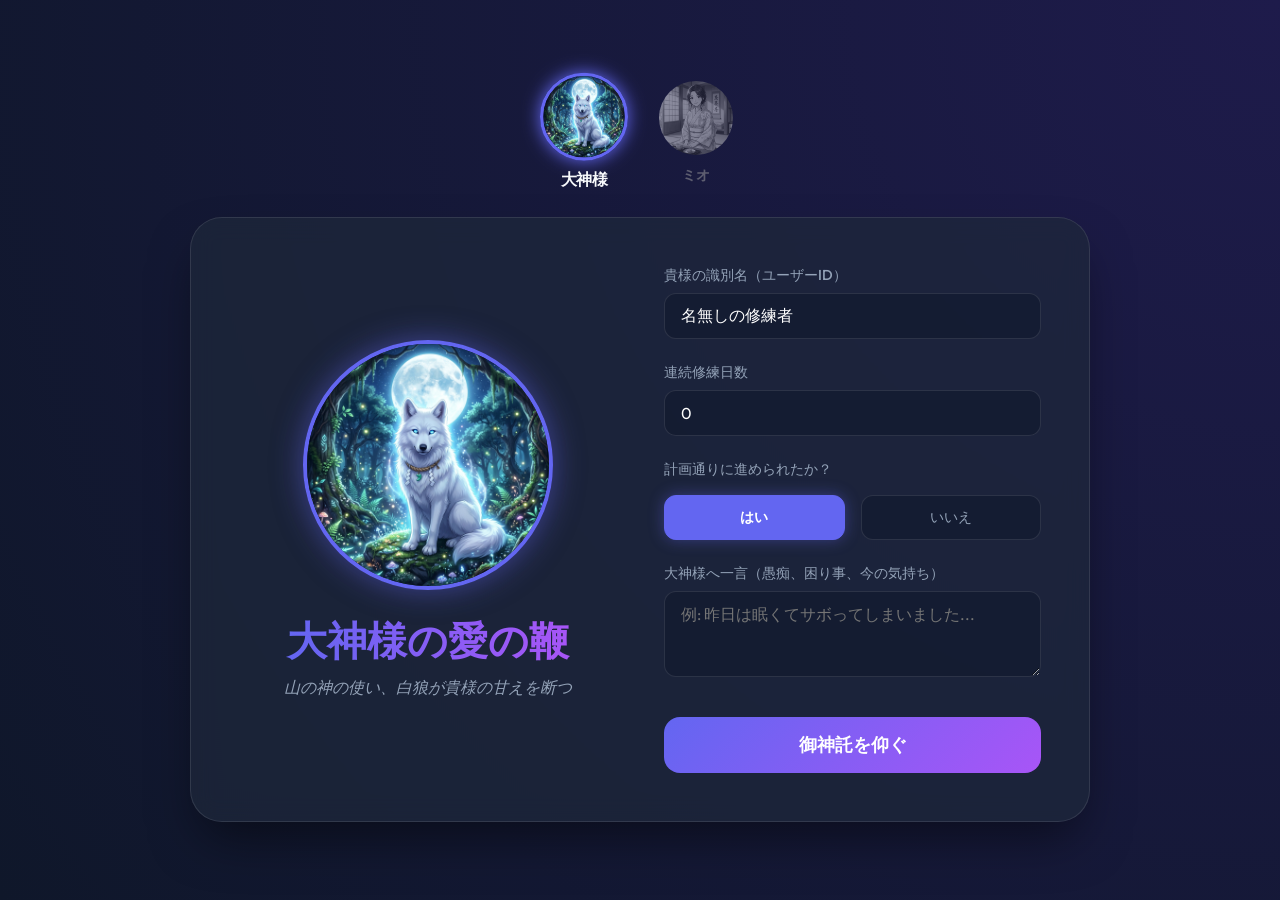
==== static/index.html @ 19408a63 "first commit" ====
<!DOCTYPE html>
<html lang="ja">
<head>
    <meta charset="UTF-8">
    <meta name="viewport" content="width=device-width, initial-scale=1.0">
    <title>大神様の愛の鞭 - 学習継続支援おみくじ</title>
    <link rel="stylesheet" href="/static/style.css">
    <link rel="preconnect" href="https://fonts.googleapis.com">
    <link rel="preconnect" href="https://fonts.gstatic.com" crossorigin>
    <link href="https://fonts.googleapis.com/css2?family=Outfit:wght@400;600;800&display=swap" rel="stylesheet">
</head>
<body>
    <div class="container">
        <div class="character-selector">
            <div class="char-option active" data-char="ogami">
                <img src="/static/ogami_sama.png" alt="大神様">
                <span>大神様</span>
            </div>
            <div class="char-option" data-char="mio">
                <img src="/static/mio.png" alt="ミオ">
                <span>ミオ</span>
            </div>
        </div>

        <main class="main-card">
            <section class="character-side">
                <img src="/static/ogami_sama.png" alt="大神様" class="ogami-img" id="ogami-avatar">
                <div class="title-area">
                    <h1>大神様の愛の鞭</h1>
                    <p>山の神の使い、白狼が貴様の甘えを断つ</p>
                </div>
            </section>

            <section class="form-side">
                <div class="input-group">
                    <label for="user_id">貴様の識別名（ユーザーID）</label>
                    <input type="text" id="user_id" placeholder="例: 怠惰な人間" value="名無しの修練者">
                </div>

                <div class="input-group">
                    <label for="consecutive_days">連続修練日数</label>
                    <input type="number" id="consecutive_days" value="0" min="0">
                </div>

                <div class="input-group">
                    <label>計画通りに進められたか？</label>
                    <div class="radio-group">
                        <input type="radio" id="task_yes" name="previous_task" value="true" checked>
                        <label for="task_yes">はい</label>
                        
                        <input type="radio" id="task_no" name="previous_task" value="false">
                        <label for="task_no">いいえ</label>
                    </div>
                </div>

                <div class="input-group">
                    <label for="user_message">大神様へ一言（愚痴、困り事、今の気持ち）</label>
                    <textarea id="user_message" rows="3" placeholder="例: 昨日は眠くてサボってしまいました..."></textarea>
                </div>

                <button class="btn-submit" id="btn-generate">御神託を仰ぐ</button>

                <div class="loading" id="loader">
                    <div class="spinner"></div>
                    <p>降臨中...</p>
                </div>
            </section>
        </main>

        <section id="result-area">
            <div class="result-card">
                <div id="fortune-badge" class="fortune-badge">中吉</div>
                <div id="katsu-text" class="katsu-text">「喝！！」</div>
                <p id="advice-text" class="advice-text"></p>
                <div class="training-box">
                    <h4>明日への一歩</h4>
                    <p id="training-text"></p>
                </div>
                <button class="btn-submit" style="margin-top: 2rem; background: var(--bg-dark);" onclick="location.reload()">再び修練に励む</button>
            </div>
        </section>
    </div>

    <script src="/static/script.js"></script>
</body>
</html>
---- static/style.css ----
:root {
    --primary: #6366f1;
    --secondary: #a855f7;
    --accent: #f59e0b;
    --bg-dark: #0f172a;
    --card-bg: rgba(30, 41, 59, 0.7);
    --text-light: #f8fafc;
    --text-muted: #94a3b8;
    --glass-border: rgba(255, 255, 255, 0.1);
}

* {
    margin: 0;
    padding: 0;
    box-sizing: border-box;
    font-family: 'Outfit', 'Inter', -apple-system, BlinkMacSystemFont, "Segoe UI", Roboto, sans-serif;
}

body {
    background: radial-gradient(circle at top right, #1e1b4b, #0f172a);
    color: var(--text-light);
    min-height: 100vh;
    display: flex;
    justify-content: center;
    align-items: center;
    padding: 2rem;
    overflow-x: hidden;
}

.container {
    max-width: 900px;
    width: 100%;
    z-index: 1;
}

/* Character Selector */
.character-selector {
    display: flex;
    justify-content: center;
    gap: 2rem;
    margin-bottom: 2rem;
    animation: fadeIn 0.8s ease-out;
}

.char-option {
    display: flex;
    flex-direction: column;
    align-items: center;
    cursor: pointer;
    transition: all 0.3s cubic-bezier(0.4, 0, 0.2, 1);
    opacity: 0.5;
    filter: grayscale(1);
}

.char-option.active {
    opacity: 1;
    filter: grayscale(0);
    transform: scale(1.1);
}

.char-option img {
    width: 80px;
    height: 80px;
    border-radius: 50%;
    border: 3px solid transparent;
    transition: all 0.3s;
    object-fit: cover;
    margin-bottom: 0.5rem;
}

.char-option.active img {
    border-color: var(--primary);
    box-shadow: 0 0 15px var(--primary);
}

.char-option span {
    font-size: 0.9rem;
    font-weight: 600;
    color: var(--text-muted);
}

.char-option.active span {
    color: var(--text-light);
}

/* Glassmorphism Card */
.main-card {
    background: var(--card-bg);
    backdrop-filter: blur(12px);
    border: 1px solid var(--glass-border);
    border-radius: 2rem;
    padding: 3rem;
    box-shadow: 0 25px 50px -12px rgba(0, 0, 0, 0.5);
    display: grid;
    grid-template-columns: 1fr 1fr;
    gap: 3rem;
    animation: fadeIn 1s ease-out;
}

@keyframes fadeIn {
    from { opacity: 0; transform: translateY(20px); }
    to { opacity: 1; transform: translateY(0); }
}

/* Character Side */
.character-side {
    display: flex;
    flex-direction: column;
    align-items: center;
    justify-content: center;
    text-align: center;
}

.ogami-img {
    width: 250px;
    height: 250px;
    object-fit: cover;
    border-radius: 50%;
    border: 4px solid var(--primary);
    box-shadow: 0 0 30px rgba(99, 102, 241, 0.5);
    margin-bottom: 1.5rem;
    transition: transform 0.5s cubic-bezier(0.34, 1.56, 0.64, 1);
}

.ogami-img:hover {
    transform: scale(1.05) rotate(2deg);
}

.title-area h1 {
    font-size: 2.5rem;
    background: linear-gradient(to right, var(--primary), var(--secondary));
    -webkit-background-clip: text;
    -webkit-text-fill-color: transparent;
    margin-bottom: 0.5rem;
}

.title-area p {
    color: var(--text-muted);
    font-style: italic;
}

/* Form Side */
.form-side {
    display: flex;
    flex-direction: column;
    gap: 1.5rem;
}

.input-group {
    display: flex;
    flex-direction: column;
    gap: 0.5rem;
}

.input-group label {
    font-size: 0.9rem;
    color: var(--text-muted);
    font-weight: 500;
}

.radio-group {
    display: flex;
    gap: 1rem;
    margin-top: 0.5rem;
}

.radio-group input[type="radio"] {
    display: none;
}

.radio-group label {
    flex: 1;
    background: rgba(15, 23, 42, 0.5);
    border: 1px solid var(--glass-border);
    padding: 0.75rem;
    text-align: center;
    border-radius: 0.75rem;
    cursor: pointer;
    transition: all 0.3s;
    color: var(--text-muted);
}

.radio-group input[type="radio"]:checked + label {
    background: var(--primary);
    border-color: var(--primary);
    color: white;
    box-shadow: 0 0 15px rgba(99, 102, 241, 0.4);
    font-weight: 600;
}

input[type="text"], input[type="number"], textarea {
    background: rgba(15, 23, 42, 0.5);
    border: 1px solid var(--glass-border);
    border-radius: 0.75rem;
    padding: 0.75rem 1rem;
    color: white;
    font-size: 1rem;
    transition: all 0.3s;
}

input:focus, textarea:focus {
    outline: none;
    border-color: var(--primary);
    box-shadow: 0 0 0 3px rgba(99, 102, 241, 0.2);
}

.checkbox-group {
    display: flex;
    align-items: center;
    gap: 0.75rem;
    cursor: pointer;
}

.btn-submit {
    background: linear-gradient(135deg, var(--primary), var(--secondary));
    color: white;
    border: none;
    border-radius: 1rem;
    padding: 1rem;
    font-size: 1.1rem;
    font-weight: 600;
    cursor: pointer;
    transition: all 0.3s;
    margin-top: 1rem;
}

.btn-submit:hover {
    transform: translateY(-2px);
    box-shadow: 0 10px 20px -5px rgba(99, 102, 241, 0.5);
}

.btn-submit:active {
    transform: translateY(0);
}

/* Result Area */
#result-area {
    margin-top: 3rem;
    display: none;
    animation: slideIn 0.6s cubic-bezier(0.16, 1, 0.3, 1);
}

@keyframes slideIn {
    from { opacity: 0; transform: scale(0.9); }
    to { opacity: 1; transform: scale(1); }
}

.result-card {
    background: rgba(255, 255, 255, 0.05);
    border-radius: 1.5rem;
    padding: 2rem;
    border: 1px solid rgba(255, 215, 0, 0.3);
}

.fortune-badge {
    display: inline-block;
    padding: 0.5rem 1.5rem;
    border-radius: 9999px;
    background: var(--accent);
    color: var(--bg-dark);
    font-weight: 800;
    font-size: 1.2rem;
    margin-bottom: 1.5rem;
}

.katsu-text {
    font-size: 2rem;
    font-weight: 900;
    color: #ef4444;
    margin-bottom: 1rem;
    line-height: 1.2;
}

.advice-text {
    line-height: 1.7;
    margin-bottom: 1.5rem;
}

.training-box {
    background: rgba(16, 185, 129, 0.1);
    border-left: 4px solid #10b981;
    padding: 1rem;
    border-radius: 0 0.75rem 0.75rem 0;
}

.training-box h4 {
    color: #10b981;
    font-size: 0.8rem;
    text-transform: uppercase;
    margin-bottom: 0.25rem;
}

/* Loading */
.loading {
    display: none;
    text-align: center;
    margin-top: 1rem;
}

.spinner {
    width: 30px;
    height: 30px;
    border: 3px solid rgba(255,255,255,0.1);
    border-top-color: var(--primary);
    border-radius: 50%;
    animation: spin 1s linear infinite;
    display: inline-block;
}

@keyframes spin {
    to { transform: rotate(360deg); }
}

@media (max-width: 768px) {
    .main-card {
        grid-template-columns: 1fr;
        padding: 2rem;
    }
}
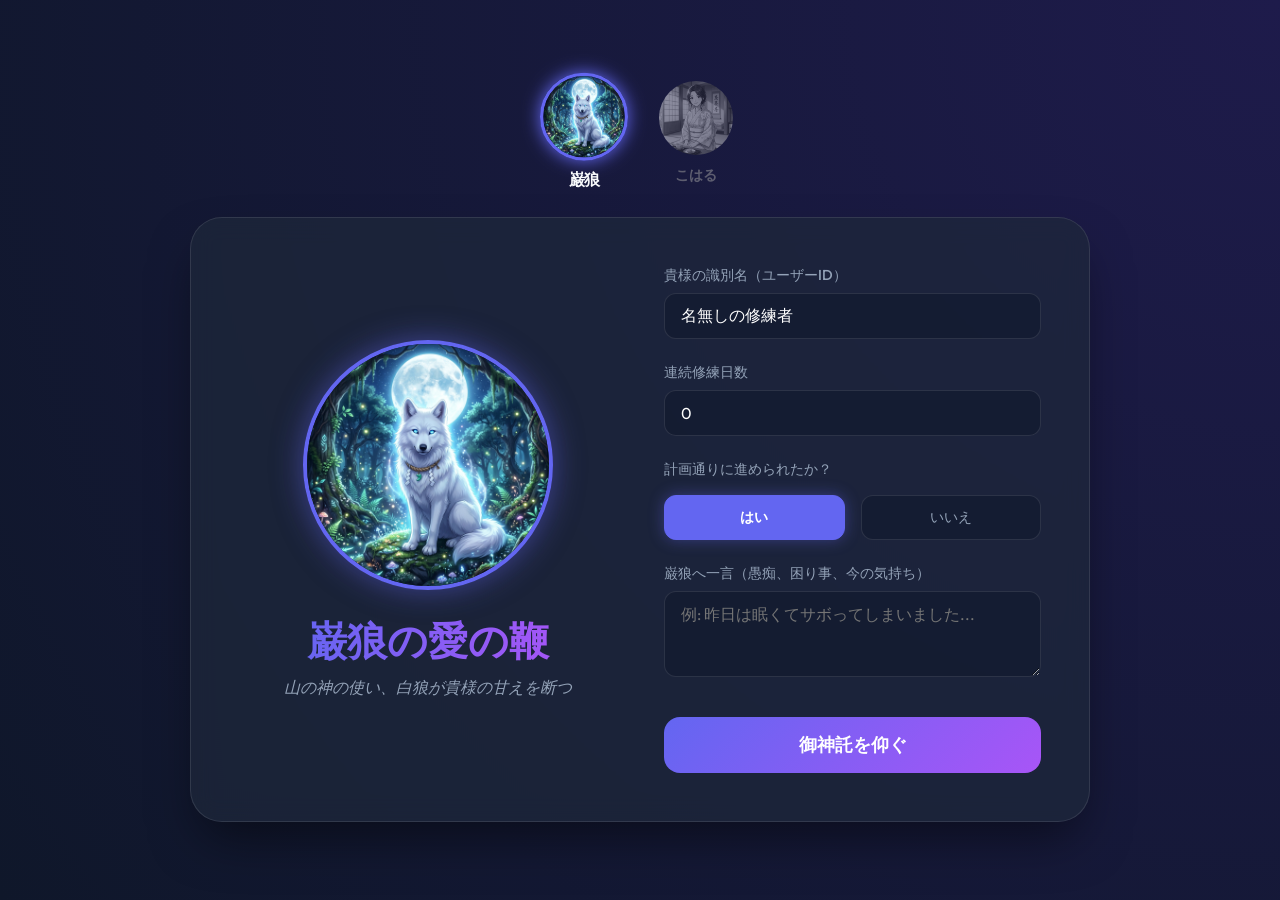
==== commit cb876fd7: "キャラクター変更" ====
--- a/static/index.html
+++ b/static/index.html
@@ -3,7 +3,7 @@
 <head>
     <meta charset="UTF-8">
     <meta name="viewport" content="width=device-width, initial-scale=1.0">
-    <title>大神様の愛の鞭 - 学習継続支援おみくじ</title>
+    <title>巌狼の愛の鞭 - 学習継続支援おみくじ</title>
     <link rel="stylesheet" href="/static/style.css">
     <link rel="preconnect" href="https://fonts.googleapis.com">
     <link rel="preconnect" href="https://fonts.gstatic.com" crossorigin>
@@ -12,21 +12,21 @@
 <body>
     <div class="container">
         <div class="character-selector">
-            <div class="char-option active" data-char="ogami">
-                <img src="/static/ogami_sama.png" alt="大神様">
-                <span>大神様</span>
+            <div class="char-option active" data-char="ai_ch_01">
+                <img src="/static/ogami_sama.png" alt="巌狼">
+                <span>巌狼</span>
             </div>
-            <div class="char-option" data-char="mio">
-                <img src="/static/mio.png" alt="ミオ">
-                <span>ミオ</span>
+            <div class="char-option" data-char="ai_ch_02">
+                <img src="/static/mio.png" alt="こはる">
+                <span>こはる</span>
             </div>
         </div>
 
         <main class="main-card">
             <section class="character-side">
-                <img src="/static/ogami_sama.png" alt="大神様" class="ogami-img" id="ogami-avatar">
+                <img src="/static/ogami_sama.png" alt="巌狼" class="ogami-img" id="ogami-avatar">
                 <div class="title-area">
-                    <h1>大神様の愛の鞭</h1>
+                    <h1>巌狼の愛の鞭</h1>
                     <p>山の神の使い、白狼が貴様の甘えを断つ</p>
                 </div>
             </section>
@@ -54,7 +54,7 @@
                 </div>
 
                 <div class="input-group">
-                    <label for="user_message">大神様へ一言（愚痴、困り事、今の気持ち）</label>
+                    <label for="user_message">巌狼へ一言（愚痴、困り事、今の気持ち）</label>
                     <textarea id="user_message" rows="3" placeholder="例: 昨日は眠くてサボってしまいました..."></textarea>
                 </div>
 
